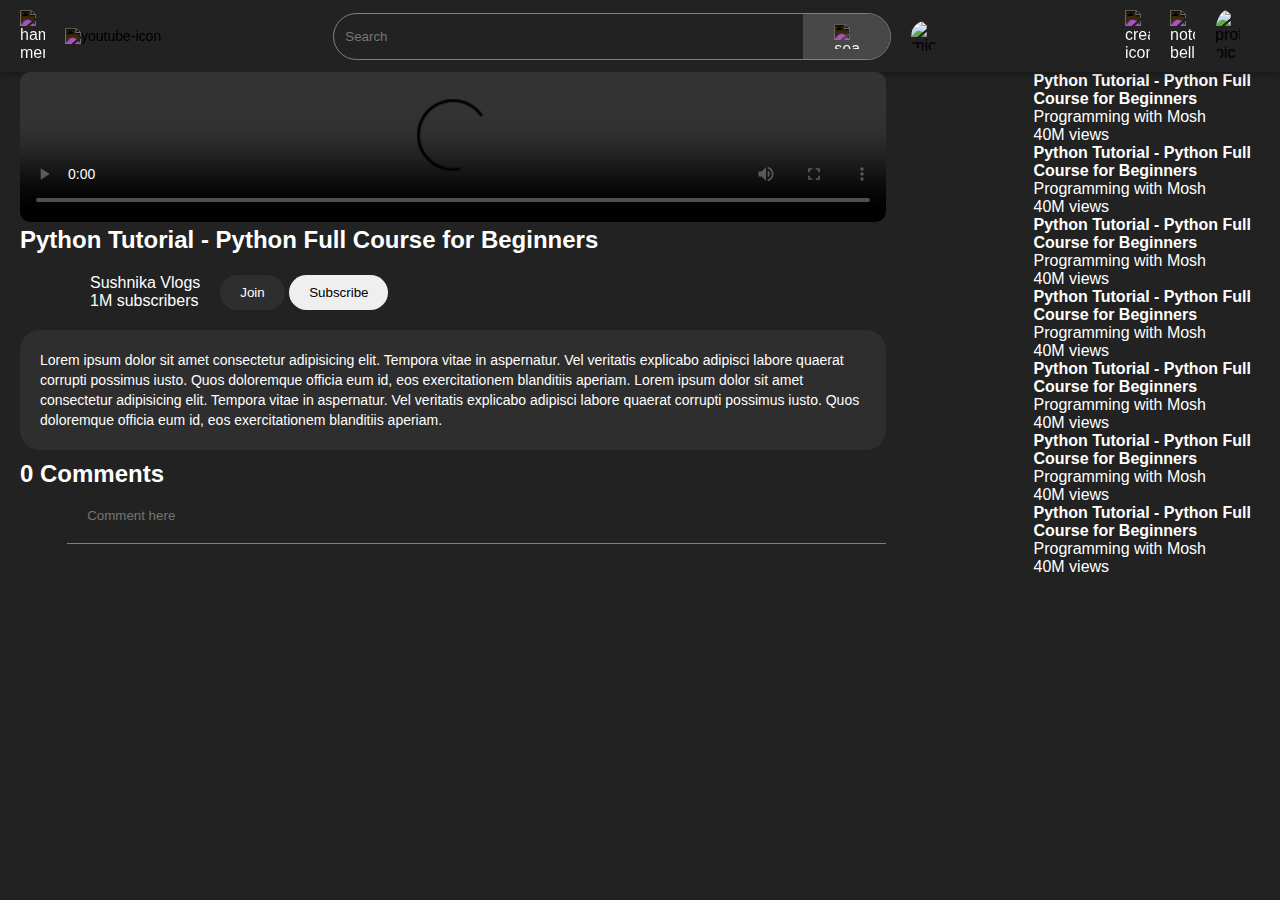
==== video.html @ 940d2492 "Add files via upload" ====
<!DOCTYPE html>
<html lang="en">
<head>
    <meta charset="UTF-8">
    <meta name="viewport" content="width=device-width, initial-scale=1.0">
    <title>Document</title>
    <link rel="stylesheet" href="style.css">
</head>
<body>
    <nav class="d-flex">
        <div class="nav-left d-flex">
            <img src="images/Hamburger_icon.svg.png" alt="hamburger-menu" class="hamburger-menu">
            <a href="index.html"><img class="yt-logo" src="images/youtube-icon.png" alt="youtube-icon"></a>
        </div>
        <div class="nav-middle d-flex">
           <div class="search-box d-flex">
                <input type="text" placeholder="Search">
                <div class="search-div d-flex">
                    <img src="images/icons8-search.svg" class="search-icon d-flex" alt="search-icon">
                </div>
           </div>
           <div class="mic-div d-flex">
            <img src="images/mic-icon.png" class="mic-icon" alt="mic-icon">
           </div>
        </div>
        <div class="nav-right d-flex">
            <img src="images/create-icon.png" alt="create-icon">
            <img src="images/bell-icon.webp" alt="notofication-bell">
            <img class="profile-pic" src="images/my-img.jpeg" alt="profile-pic">
        </div>
    </nav>

<div class="video-container">
    <div class="content">
        <div class="content-left">
            <video class="video-section" controls autoplay>
                <source src="videos/video1.mp4">
            </video>
            <div class="below-video-container">
                <h2>Python Tutorial - Python Full Course for Beginners</h1>
                <div class="other-details">
                    <div class="other-details-left flex-section">
                        <div class="channel-name flex-section">
                            <img src="images/my-img.jpeg" alt="">
                            <div class="name-subscribers">
                                <p>Sushnika Vlogs</p>
                                <p>1M subscribers</p>
                            </div>
                             <div class="join-subscribe-section">
                                <button class="bg-black-btn">Join</button>
                                <button>Subscribe</button>
                            </div>
                        </div>
                    <div class="other-details-right flex-section">
                        <img src="images/like-ntn.png" alt="">
                        <img src="images/dislike-white-btn.png" alt="">
                        <img src="images/white-arrow.png" alt="">
                    </div>
                </div> 
                </div>
                <div class="description-container">Lorem ipsum dolor sit amet consectetur adipisicing elit. Tempora vitae in aspernatur. Vel veritatis explicabo adipisci labore quaerat corrupti possimus iusto. Quos doloremque officia eum id, eos exercitationem blanditiis aperiam.
                    Lorem ipsum dolor sit amet consectetur adipisicing elit. Tempora vitae in aspernatur. Vel veritatis explicabo adipisci labore quaerat corrupti possimus iusto. Quos doloremque officia eum id, eos exercitationem blanditiis aperiam.
                </div>
                <div class="commnet-container">
                    <h2><span id="comment-count"></span> Comments</h2>
                    <div class="write-comment-container">
                        <img src="images/my-img.jpeg" alt="" class="channel-icon">
                        <input type="text" placeholder="Comment here">
                    </div>
                    <div class="previous-comment-container">

                    </div>
                </div>
            </div>
        </div>
        <div class="content-right">
            <div class="video-list d-flex">
                <img src="images/hq720 (1).jpg" alt="">
                <div class="video-info">
                    <h4>Python Tutorial - Python Full Course for Beginners</h4>
                    <p>Programming with Mosh</p>
                    <p>40M views</p>
                </div>
            </div>

            <div class="video-list d-flex">
                <img src="images/hq720 (1).jpg" alt="">
                <div class="video-info">
                    <h4>Python Tutorial - Python Full Course for Beginners</h4>
                    <p>Programming with Mosh</p>
                    <p>40M views</p>
                </div>
            </div>

            <div class="video-list d-flex">
                <img src="images/hq720 (1).jpg" alt="">
                <div class="video-info">
                    <h4>Python Tutorial - Python Full Course for Beginners</h4>
                    <p>Programming with Mosh</p>
                    <p>40M views</p>
                </div>
            </div>

            <div class="video-list d-flex">
                <img src="images/hq720 (1).jpg" alt="">
                <div class="video-info">
                    <h4>Python Tutorial - Python Full Course for Beginners</h4>
                    <p>Programming with Mosh</p>
                    <p>40M views</p>
                </div>
            </div>

            <div class="video-list d-flex">
                <img src="images/hq720 (1).jpg" alt="">
                <div class="video-info">
                    <h4>Python Tutorial - Python Full Course for Beginners</h4>
                    <p>Programming with Mosh</p>
                    <p>40M views</p>
                </div>
            </div>

            <div class="video-list d-flex">
                <img src="images/hq720 (1).jpg" alt="">
                <div class="video-info">
                    <h4>Python Tutorial - Python Full Course for Beginners</h4>
                    <p>Programming with Mosh</p>
                    <p>40M views</p>
                </div>
            </div>

            <div class="video-list d-flex">
                <img src="images/hq720 (1).jpg" alt="">
                <div class="video-info">
                    <h4>Python Tutorial - Python Full Course for Beginners</h4>
                    <p>Programming with Mosh</p>
                    <p>40M views</p>
                </div>
            </div>
        </div>
    </div>
</div>
<script src="script.js"></script>
</body>
</html>
---- style.css ----
*{
    margin: 0px;
    padding: 0px;
    box-sizing: border-box;
    font-family: "Roboto","Arial",sans-serif
}
.mt-30{
    margin-top: 30px;
}
body{
    background-color: rgb(34,34,34);
}
img{
    cursor: pointer;
}
.d-flex{
    display: flex;
    align-items: center;
}
nav{
    /* border-bottom: 2px solid #000; */
    padding: 10px 20px;
    justify-content: space-between;
    box-shadow: 0 0 10px rgba(0,0,0,0.5);
    position: sticky;
    top:0;
    background-color: rgb(34,34,34);
}
.nav-right img{
    width: 25px;
    margin-right: 20px;
}
.nav-right img:not(:last-child),
.hamburger-menu,
.yt-logo
{
  filter: invert(1);
}

.nav-left img{
    width: 25px;
}

.nav-left .yt-logo{
    width: 75px;
    margin-left: 20px;
}

.nav-right .profile-pic{
    border-radius: 50%;
}
.nav-middle{
    width: 50%;
}
.search-box{
    width:90%;
    border-radius: 50px;
    justify-content: space-evenly;
    border: 1px solid grey;
}
.mic-icon, .search-icon{
    width: 25px;
    height: 25px;
}
.search-icon {
    filter: invert(1);
}
.search-box input{
    width: 94%;
    padding: 0.7rem;
    border-radius: 50px;
    outline: none;
    border: none;
    background-color: transparent;
    color: #fff
}
    /* .search-icon{
        background-color: rgb(72,72,72);
        border-radius: 0 10px 10px 0;
        justify-content: center;
        width:17%;
    } */
.search-div{
    width:17%;
    background-color: rgb(72,72,72);
    border-radius: 0 50px 50px 0;
    justify-content: center;
    padding: 10px
}
.mic-div{
   border-radius: 50%;
   justify-content: center;
}

.mic-div img{
    border-radius: 50%;
    width:30px;
    height:30px;
    margin-left:20px;
}

/* sidebar */
a {
    text-decoration: none;
    color: #fff !important;
    font-size: 14px;
    font-weight: 500;
}
.sidebar{
    position: fixed;
    display: flex;
    flex-direction: column;
    align-items: left;
}
.sidebar img{
    filter: invert();
}
.sidebar a{
    margin-left: 10px;
    padding:10px;
    border-radius: 10px;
    align-items: center;
    display: flex;
}
.sidebar img{
    width: 20px;
    height: 20px;
    margin-right: 20px;
} 
.smaller-sidebar a span{
    display: none;
}
.sidebar-upper a span:first-child, .sidebar a:hover{
    background-color: #2e2e2e;
} 

.main-container{
    margin-left: 17%;
    flex-wrap: wrap;
    gap:20px;
}
.expand-container{
    margin-left: 5%;;
}
.card{
    width: 350px;
    color: #fff;
    margin-bottom: 30px;
    border-radius: 30px;
}
.expand-card{
    width: 400px;
}
.thumbnail-img{
    width: 100%;
}
.user-img{
    border-radius: 50%;
    margin-right: 20px;
    width: 40px;
}
.video-container{
    padding: 0 20px;
}
.content{
    display: flex;
    justify-content: space-between;
    color: #fff;
}
.video-container .content-left{
    flex-basis: 75%;
    padding-right: 20px;
}
.video-container .content-left video{
    width: 100%;
    border-radius: 10px;
}
.video-container .content-right{
    flex-basis: 30%;
}
.video-container .content-right img{
    width: 200px;
    border-radius: 10px;
    margin-right: 10px;
    margin-top:10px;
}
.name-subscribers{
    padding-left: 20px;
    padding-right: 20px;
}
.other-details {
    margin-top: 20px;
}
.flex-section{
    display: flex;
    justify-content: space-between;
    align-items: center;
}
.other-details-right img{
    width: 40px;
}
.channel-name img, .channel-icon {
    border-radius: 50%;
    width: 50px;
}
.join-subscribe-section button {
    padding: 10px 20px;
    border-radius: 20px;
    border: none;
}
.bg-black-btn{
    background-color: #2e2e2e;
    color: #fff;;
}
.description-container{
    background-color: #2e2e2e;
    padding: 20px;
    border-radius: 20px;
    margin-top: 20px;
    font-size: 14px;
    line-height: 20px;
}
.commnet-container{
    margin-top: 10px;
    font-size: 16px;
}
.write-comment-container{
    display: flex;
    align-items: center;
}
.write-comment-container input{
    background-color: transparent;
    border: none;
    outline: none;
    border-bottom: 0.5px solid grey;
    width: 100%;
    padding: 20px;
    color: #fff;
}
.name-comment{
    padding-left: 20px;
}
.name-comment {
    font-size: 14px;
}
@media only screen and (max-width: 768px){
    .sidebar span, .mic-icon, .search-icon{
        display: none !important;
    }
}
@media only screen and (min-width: 500px) and (max-width:991px){
    .content {
        flex-direction: column !important;
    }
    .card {
        flex-basis: 48% !important;
    }
}
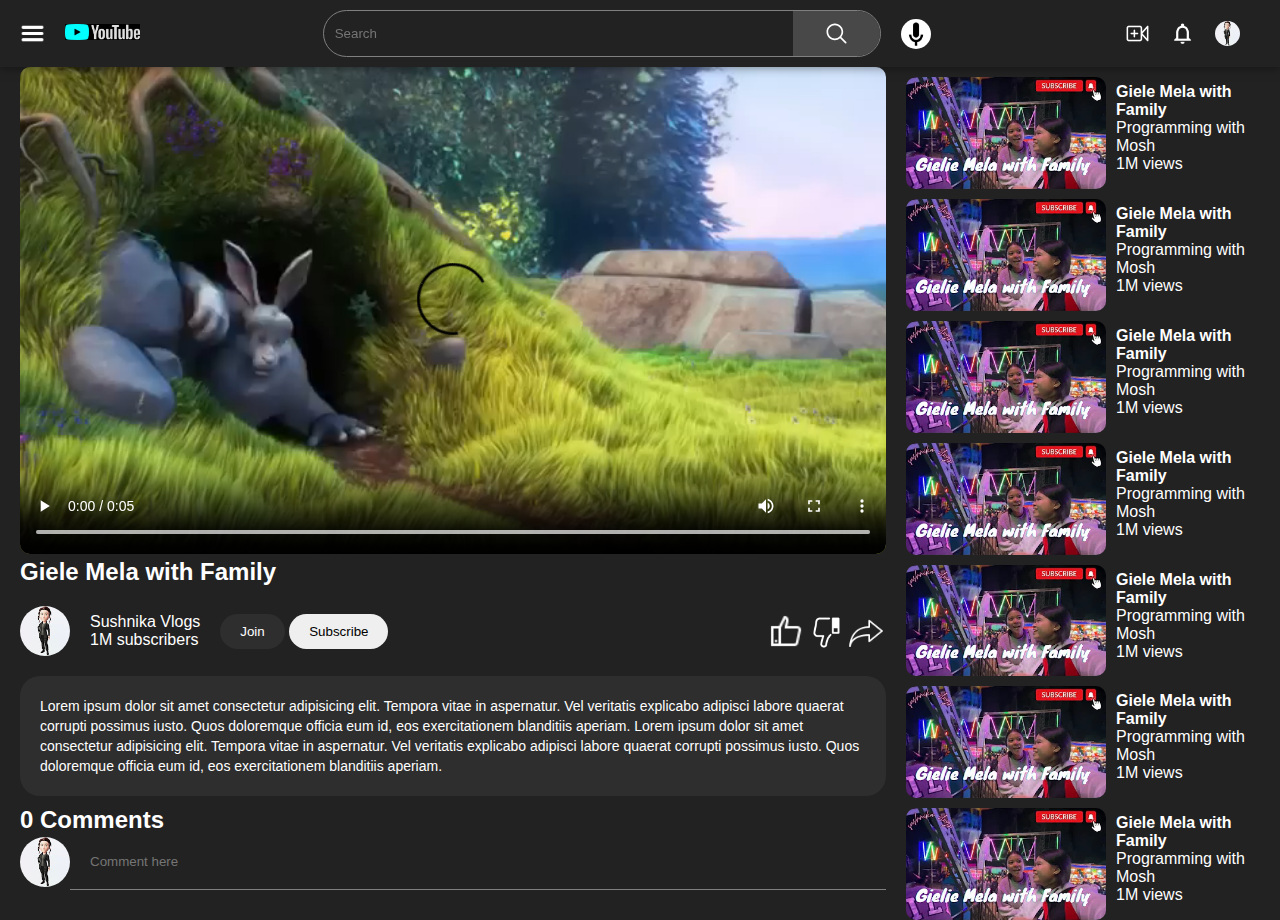
==== commit 7b444995: "Update video.html" ====
--- a/video.html
+++ b/video.html
@@ -37,7 +37,7 @@
                 <source src="videos/video1.mp4">
             </video>
             <div class="below-video-container">
-                <h2>Python Tutorial - Python Full Course for Beginners</h1>
+                <h2>Giele Mela with Family</h1>
                 <div class="other-details">
                     <div class="other-details-left flex-section">
                         <div class="channel-name flex-section">
@@ -75,65 +75,65 @@
         </div>
         <div class="content-right">
             <div class="video-list d-flex">
-                <img src="images/hq720 (1).jpg" alt="">
+                <img src="images/banner-img.webp" alt="">
                 <div class="video-info">
-                    <h4>Python Tutorial - Python Full Course for Beginners</h4>
+                    <h4>Giele Mela with Family</h4>
                     <p>Programming with Mosh</p>
-                    <p>40M views</p>
+                    <p>1M views</p>
                 </div>
             </div>
 
             <div class="video-list d-flex">
-                <img src="images/hq720 (1).jpg" alt="">
+                <img src="images/banner-img.webp" alt="">
                 <div class="video-info">
-                    <h4>Python Tutorial - Python Full Course for Beginners</h4>
+                    <h4>Giele Mela with Family</h4>
                     <p>Programming with Mosh</p>
-                    <p>40M views</p>
+                    <p>1M views</p>
                 </div>
             </div>
 
             <div class="video-list d-flex">
-                <img src="images/hq720 (1).jpg" alt="">
+                <img src="images/banner-img.webp" alt="">
                 <div class="video-info">
-                    <h4>Python Tutorial - Python Full Course for Beginners</h4>
+                    <h4>Giele Mela with Family</h4>
                     <p>Programming with Mosh</p>
-                    <p>40M views</p>
+                    <p>1M views</p>
                 </div>
             </div>
 
             <div class="video-list d-flex">
-                <img src="images/hq720 (1).jpg" alt="">
+                <img src="images/banner-img.webp" alt="">
                 <div class="video-info">
-                    <h4>Python Tutorial - Python Full Course for Beginners</h4>
+                    <h4>Giele Mela with Family</h4>
                     <p>Programming with Mosh</p>
-                    <p>40M views</p>
+                    <p>1M views</p>
                 </div>
             </div>
 
             <div class="video-list d-flex">
-                <img src="images/hq720 (1).jpg" alt="">
+                <img src="images/banner-img.webp" alt="">
                 <div class="video-info">
-                    <h4>Python Tutorial - Python Full Course for Beginners</h4>
+                    <h4>Giele Mela with Family</h4>
                     <p>Programming with Mosh</p>
-                    <p>40M views</p>
+                    <p>1M views</p>
                 </div>
             </div>
 
             <div class="video-list d-flex">
-                <img src="images/hq720 (1).jpg" alt="">
+                <img src="images/banner-img.webp" alt="">
                 <div class="video-info">
-                    <h4>Python Tutorial - Python Full Course for Beginners</h4>
+                    <h4>Giele Mela with Family</h4>
                     <p>Programming with Mosh</p>
-                    <p>40M views</p>
+                    <p>1M views</p>
                 </div>
             </div>
 
             <div class="video-list d-flex">
-                <img src="images/hq720 (1).jpg" alt="">
+                <img src="images/banner-img.webp" alt="">
                 <div class="video-info">
-                    <h4>Python Tutorial - Python Full Course for Beginners</h4>
+                    <h4>Giele Mela with Family</h4>
                     <p>Programming with Mosh</p>
-                    <p>40M views</p>
+                    <p>1M views</p>
                 </div>
             </div>
         </div>
@@ -141,4 +141,4 @@
 </div>
 <script src="script.js"></script>
 </body>
-</html>+</html>
